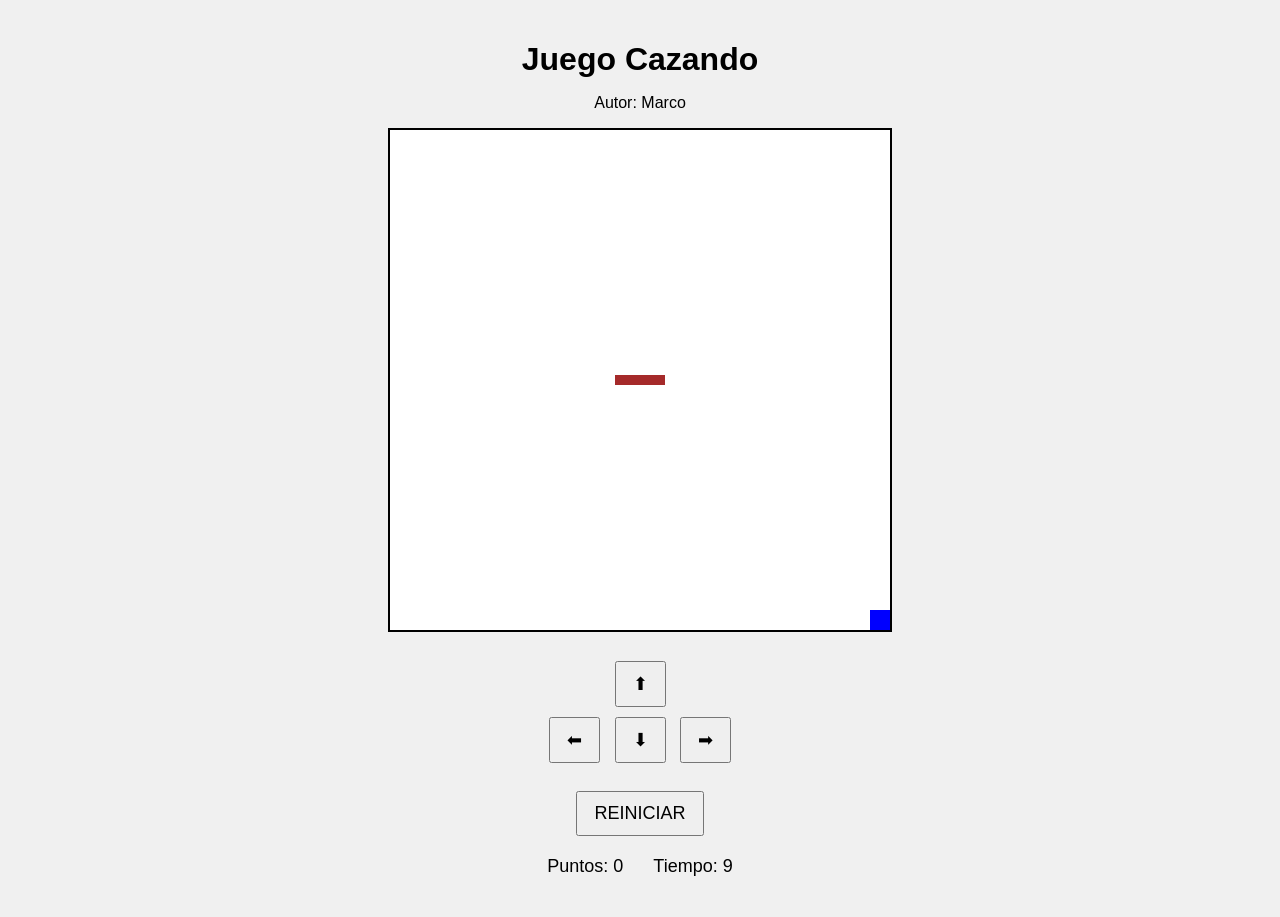
==== index.html @ 54a3c589 "Index agregado" ====
<!DOCTYPE html>

<html>
  <head>
    <title>Juego Cazando</title>
    <link rel="stylesheet" href="cazando.css"/>
    
  </head>
  
  <body onload="iniciarJuego()">
    <script src="utilitarios.js"></script>
    <h1>Juego Cazando</h1>
    <p>Autor: Marco</p>
    <canvas id="areaJuego" width="500" height="500"></canvas>
    
    <div class="controles">
      <button onclick="moverArriba()">⬆</button>
      <br>
      <button onclick="moverIzquierda()">⬅</button>
      <button onclick="moverAbajo()">⬇</button>
      <button onclick="moverDerecha()">➡</button>
      <br><br>
      <button onclick="reiniciarJuego()">REINICIAR</button>
    </div>
    
    <div class="panel">
      <span>Puntos: <span id="puntos">0</span></span>
      <span>Tiempo: <span id="tiempo">10</span></span>
    </div>
    <p id="mensaje"></p>
  </body>
  <script src="cazando.js"></script>
  </html>
---- cazando.css ----
body {
  text-align: center;
  font-family: Arial, sans-serif;
  background: #f0f0f0;
  margin: 0;
  padding: 20px;
}

h1 {
  margin-bottom: 5px;
}

.panel {
  margin: 15px 0;
  font-size: 18px;
  display: flex;
  justify-content: center;
  gap: 30px;
}

canvas {
  background: white;
  border: 2px solid black;
}

.controles {
  margin-top: 20px;
}

button {
  margin: 5px;
  padding: 10px 16px;
  font-size: 18px;
  cursor: pointer;
}

#mensaje {
  font-size: 20px;
  font-weight: bold;
  color: darkred;
  margin-top: 15px;
}
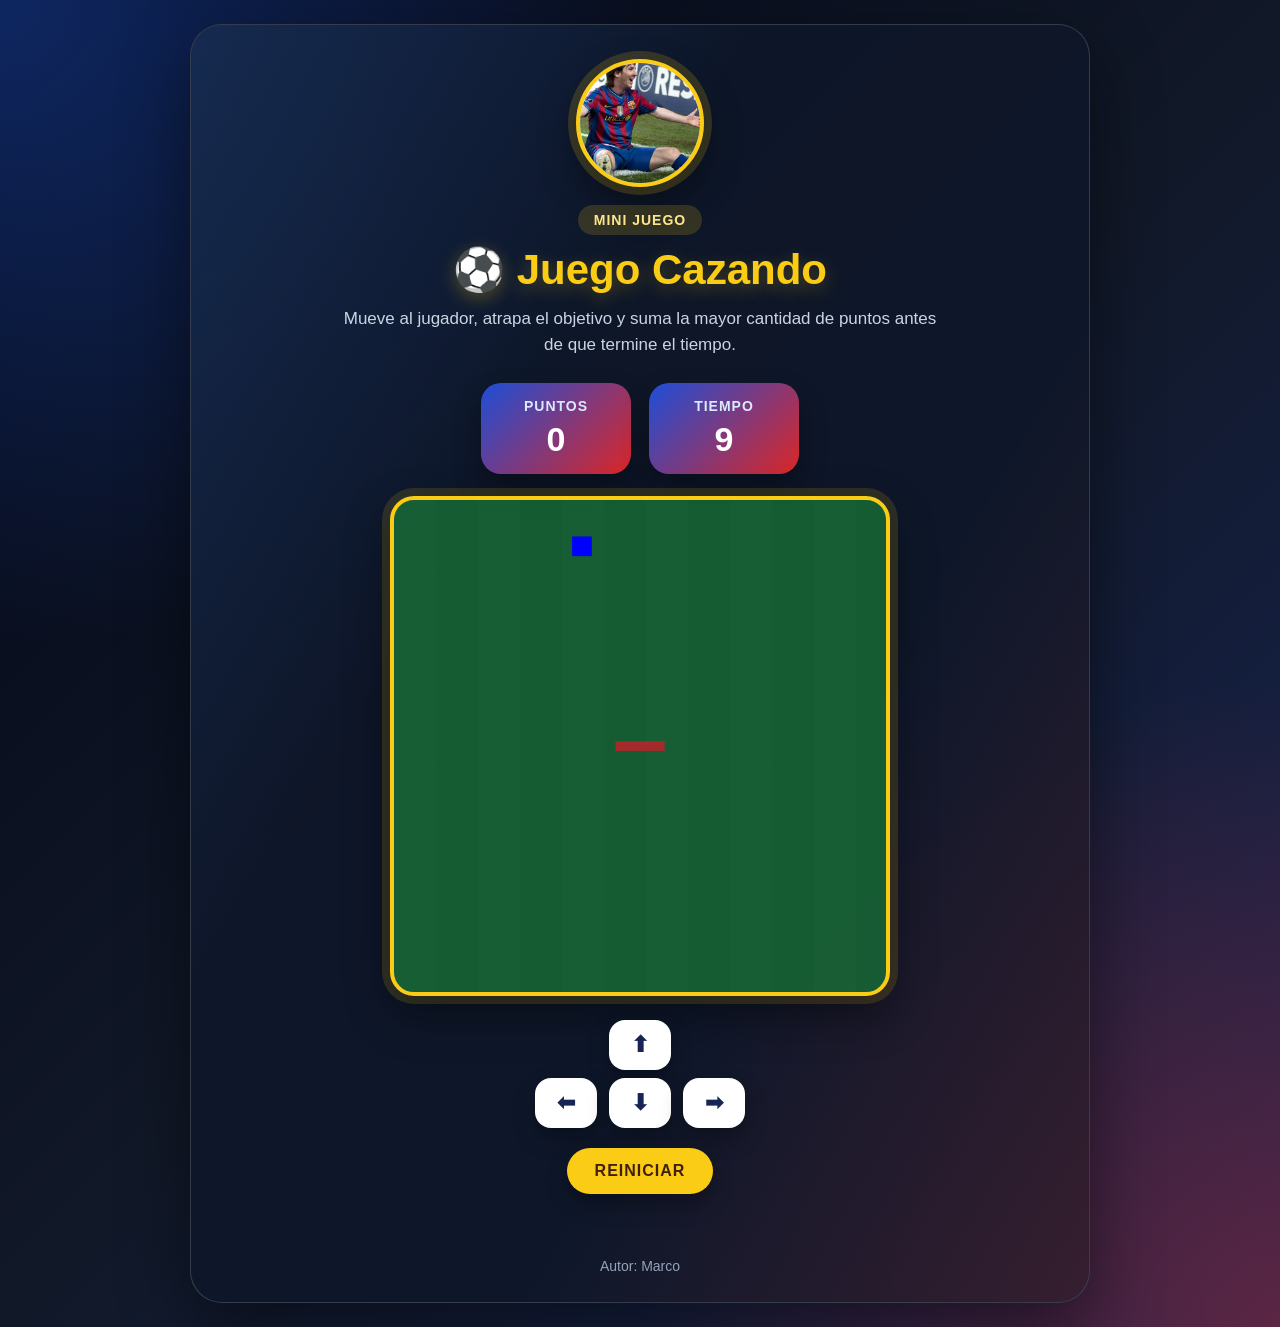
==== commit cb84a1ce: "Correcciones y diseño realizado con IA" ====
--- a/index.html
+++ b/index.html
@@ -1,33 +1,69 @@
 <!DOCTYPE html>
+<html lang="es">
+<head>
+  <meta charset="UTF-8" />
+  <meta name="viewport" content="width=device-width, initial-scale=1.0" />
 
-<html>
-  <head>
-    <title>Juego Cazando</title>
-    <link rel="stylesheet" href="cazando.css"/>
-    
-  </head>
-  
-  <body onload="iniciarJuego()">
-    <script src="utilitarios.js"></script>
-    <h1>Juego Cazando</h1>
-    <p>Autor: Marco</p>
-    <canvas id="areaJuego" width="500" height="500"></canvas>
-    
-    <div class="controles">
-      <button onclick="moverArriba()">⬆</button>
-      <br>
-      <button onclick="moverIzquierda()">⬅</button>
-      <button onclick="moverAbajo()">⬇</button>
-      <button onclick="moverDerecha()">➡</button>
-      <br><br>
-      <button onclick="reiniciarJuego()">REINICIAR</button>
-    </div>
-    
-    <div class="panel">
-      <span>Puntos: <span id="puntos">0</span></span>
-      <span>Tiempo: <span id="tiempo">10</span></span>
-    </div>
-    <p id="mensaje"></p>
-  </body>
+  <title>Juego Cazando</title>
+  <link rel="stylesheet" href="cazando.css" />
+</head>
+
+<body onload="iniciarJuego()">
+  <main class="contenedor">
+
+    <section class="tarjeta-juego">
+
+      <div class="logo-juego">
+        <img src="leo-messi.jpg" alt="Logo del juego" />
+      </div>
+
+      <header class="encabezado">
+        <p class="etiqueta">Mini juego</p>
+        <h1>⚽ Juego Cazando</h1>
+        <p class="descripcion">
+          Mueve al jugador, atrapa el objetivo y suma la mayor cantidad de puntos antes de que termine el tiempo.
+        </p>
+      </header>
+
+      <section class="panel">
+        <div class="dato">
+          <span class="dato-titulo">Puntos</span>
+          <span id="puntos" class="dato-numero">0</span>
+        </div>
+
+        <div class="dato">
+          <span class="dato-titulo">Tiempo</span>
+          <span id="tiempo" class="dato-numero">10</span>
+        </div>
+      </section>
+
+      <div class="canvas-contenedor">
+        <canvas id="areaJuego" width="500" height="500"></canvas>
+      </div>
+
+      <section class="controles">
+        <div class="fila-control">
+          <button onclick="moverArriba()">⬆</button>
+        </div>
+
+        <div class="fila-control">
+          <button onclick="moverIzquierda()">⬅</button>
+          <button onclick="moverAbajo()">⬇</button>
+          <button onclick="moverDerecha()">➡</button>
+        </div>
+
+        <button class="boton-reiniciar" onclick="reiniciarJuego()">REINICIAR</button>
+      </section>
+
+      <p id="mensaje"></p>
+
+      <p class="autor">Autor: Marco</p>
+
+    </section>
+
+  </main>
+
+  <script src="utilitarios.js"></script>
   <script src="cazando.js"></script>
-  </html>+</body>
+</html>
--- a/cazando.css
+++ b/cazando.css
@@ -1,42 +1,280 @@
+* {
+  box-sizing: border-box;
+}
+
 body {
+  margin: 0;
+  min-height: 100vh;
+  font-family: Arial, Helvetica, sans-serif;
+  color: #ffffff;
+  background:
+    radial-gradient(circle at top left, rgba(37, 99, 235, 0.35), transparent 35%),
+    radial-gradient(circle at bottom right, rgba(220, 38, 38, 0.35), transparent 35%),
+    linear-gradient(135deg, #020617, #111827, #172554);
+  display: flex;
+  justify-content: center;
+  align-items: center;
+  padding: 24px;
+}
+
+.contenedor {
+  width: 100%;
+  max-width: 900px;
+}
+
+.tarjeta-juego {
+  position: relative;
+  overflow: hidden;
   text-align: center;
-  font-family: Arial, sans-serif;
-  background: #f0f0f0;
+  padding: 34px 28px 28px;
+  border-radius: 32px;
+  background: rgba(15, 23, 42, 0.92);
+  border: 1px solid rgba(255, 255, 255, 0.16);
+  box-shadow: 0 28px 70px rgba(0, 0, 0, 0.45);
+}
+
+.tarjeta-juego::before {
+  content: "";
+  position: absolute;
+  inset: 0;
+  background:
+    linear-gradient(120deg, rgba(59, 130, 246, 0.18), transparent 35%),
+    linear-gradient(300deg, rgba(239, 68, 68, 0.16), transparent 35%);
+  pointer-events: none;
+}
+
+.logo-juego {
+  position: relative;
+  z-index: 1;
+  width: 128px;
+  height: 128px;
+  margin: 0 auto 18px;
+  border-radius: 50%;
+  overflow: hidden;
+  border: 4px solid #facc15;
+  background-color: #ffffff;
+  box-shadow:
+    0 0 0 8px rgba(250, 204, 21, 0.16),
+    0 16px 38px rgba(0, 0, 0, 0.45);
+}
+
+.logo-juego img {
+  width: 100%;
+  height: 100%;
+  display: block;
+  object-fit: cover;
+  object-position: center;
+  transform: scale(1.22);
+}
+
+.encabezado {
+  position: relative;
+  z-index: 1;
+}
+
+.etiqueta {
+  display: inline-block;
+  margin: 0 0 10px;
+  padding: 7px 16px;
+  border-radius: 999px;
+  background: rgba(250, 204, 21, 0.16);
+  color: #fde68a;
+  font-size: 14px;
+  font-weight: bold;
+  letter-spacing: 1px;
+  text-transform: uppercase;
+}
+
+h1 {
   margin: 0;
-  padding: 20px;
-}
-
-h1 {
-  margin-bottom: 5px;
+  font-size: 42px;
+  color: #facc15;
+  text-shadow: 0 5px 18px rgba(250, 204, 21, 0.28);
+}
+
+.descripcion {
+  max-width: 600px;
+  margin: 12px auto 0;
+  color: #cbd5e1;
+  font-size: 17px;
+  line-height: 1.5;
 }
 
 .panel {
-  margin: 15px 0;
-  font-size: 18px;
-  display: flex;
-  justify-content: center;
-  gap: 30px;
+  position: relative;
+  z-index: 1;
+  display: flex;
+  justify-content: center;
+  gap: 18px;
+  margin: 26px 0 22px;
+  flex-wrap: wrap;
+}
+
+.dato {
+  min-width: 150px;
+  padding: 15px 24px;
+  border-radius: 20px;
+  background: linear-gradient(135deg, #1d4ed8, #dc2626);
+  box-shadow: 0 14px 28px rgba(0, 0, 0, 0.32);
+}
+
+.dato-titulo {
+  display: block;
+  margin-bottom: 6px;
+  color: #dbeafe;
+  font-size: 14px;
+  font-weight: bold;
+  letter-spacing: 1px;
+  text-transform: uppercase;
+}
+
+.dato-numero {
+  display: block;
+  color: #ffffff;
+  font-size: 34px;
+  font-weight: bold;
+}
+
+.canvas-contenedor {
+  position: relative;
+  z-index: 1;
+  display: flex;
+  justify-content: center;
+  margin: 22px 0 24px;
 }
 
 canvas {
-  background: white;
-  border: 2px solid black;
+  width: 100%;
+  max-width: 500px;
+  height: auto;
+  display: block;
+  background:
+    linear-gradient(rgba(22, 101, 52, 0.88), rgba(22, 101, 52, 0.88)),
+    repeating-linear-gradient(
+      90deg,
+      rgba(255, 255, 255, 0.08) 0,
+      rgba(255, 255, 255, 0.08) 42px,
+      transparent 42px,
+      transparent 84px
+    );
+  border: 4px solid #facc15;
+  border-radius: 24px;
+  box-shadow:
+    0 0 0 8px rgba(250, 204, 21, 0.13),
+    0 18px 45px rgba(0, 0, 0, 0.45);
 }
 
 .controles {
-  margin-top: 20px;
+  position: relative;
+  z-index: 1;
+  margin-top: 18px;
+}
+
+.fila-control {
+  display: flex;
+  justify-content: center;
+  gap: 12px;
+  margin: 8px 0;
 }
 
 button {
-  margin: 5px;
-  padding: 10px 16px;
-  font-size: 18px;
+  width: 62px;
+  height: 50px;
+  border: none;
+  border-radius: 16px;
+  background: #ffffff;
+  color: #172554;
+  font-size: 22px;
+  font-weight: bold;
   cursor: pointer;
+  box-shadow: 0 10px 22px rgba(0, 0, 0, 0.32);
+  transition: transform 0.2s ease, box-shadow 0.2s ease, background-color 0.2s ease;
+}
+
+button:hover {
+  transform: translateY(-3px);
+  background-color: #dbeafe;
+  box-shadow: 0 14px 30px rgba(0, 0, 0, 0.38);
+}
+
+button:active {
+  transform: translateY(0);
+}
+
+.boton-reiniciar {
+  width: auto;
+  height: auto;
+  margin-top: 12px;
+  padding: 14px 28px;
+  border-radius: 999px;
+  background: #facc15;
+  color: #422006;
+  font-size: 16px;
+  letter-spacing: 1px;
+}
+
+.boton-reiniciar:hover {
+  background: #fde047;
 }
 
 #mensaje {
-  font-size: 20px;
-  font-weight: bold;
-  color: darkred;
-  margin-top: 15px;
+  position: relative;
+  z-index: 1;
+  min-height: 28px;
+  margin: 18px 0 0;
+  color: #fca5a5;
+  font-size: 21px;
+  font-weight: bold;
+  text-shadow: 0 4px 14px rgba(0, 0, 0, 0.4);
+}
+
+.autor {
+  position: relative;
+  z-index: 1;
+  margin: 18px 0 0;
+  color: #94a3b8;
+  font-size: 14px;
+}
+
+@media (max-width: 640px) {
+  body {
+    padding: 16px;
+  }
+
+  .tarjeta-juego {
+    padding: 28px 18px 22px;
+    border-radius: 24px;
+  }
+
+  .logo-juego {
+    width: 104px;
+    height: 104px;
+  }
+
+  h1 {
+    font-size: 32px;
+  }
+
+  .descripcion {
+    font-size: 15px;
+  }
+
+  .dato {
+    min-width: 125px;
+    padding: 13px 18px;
+  }
+
+  .dato-numero {
+    font-size: 30px;
+  }
+
+  button {
+    width: 58px;
+    height: 48px;
+  }
+
+  .boton-reiniciar {
+    width: 100%;
+    max-width: 250px;
+  }
 }
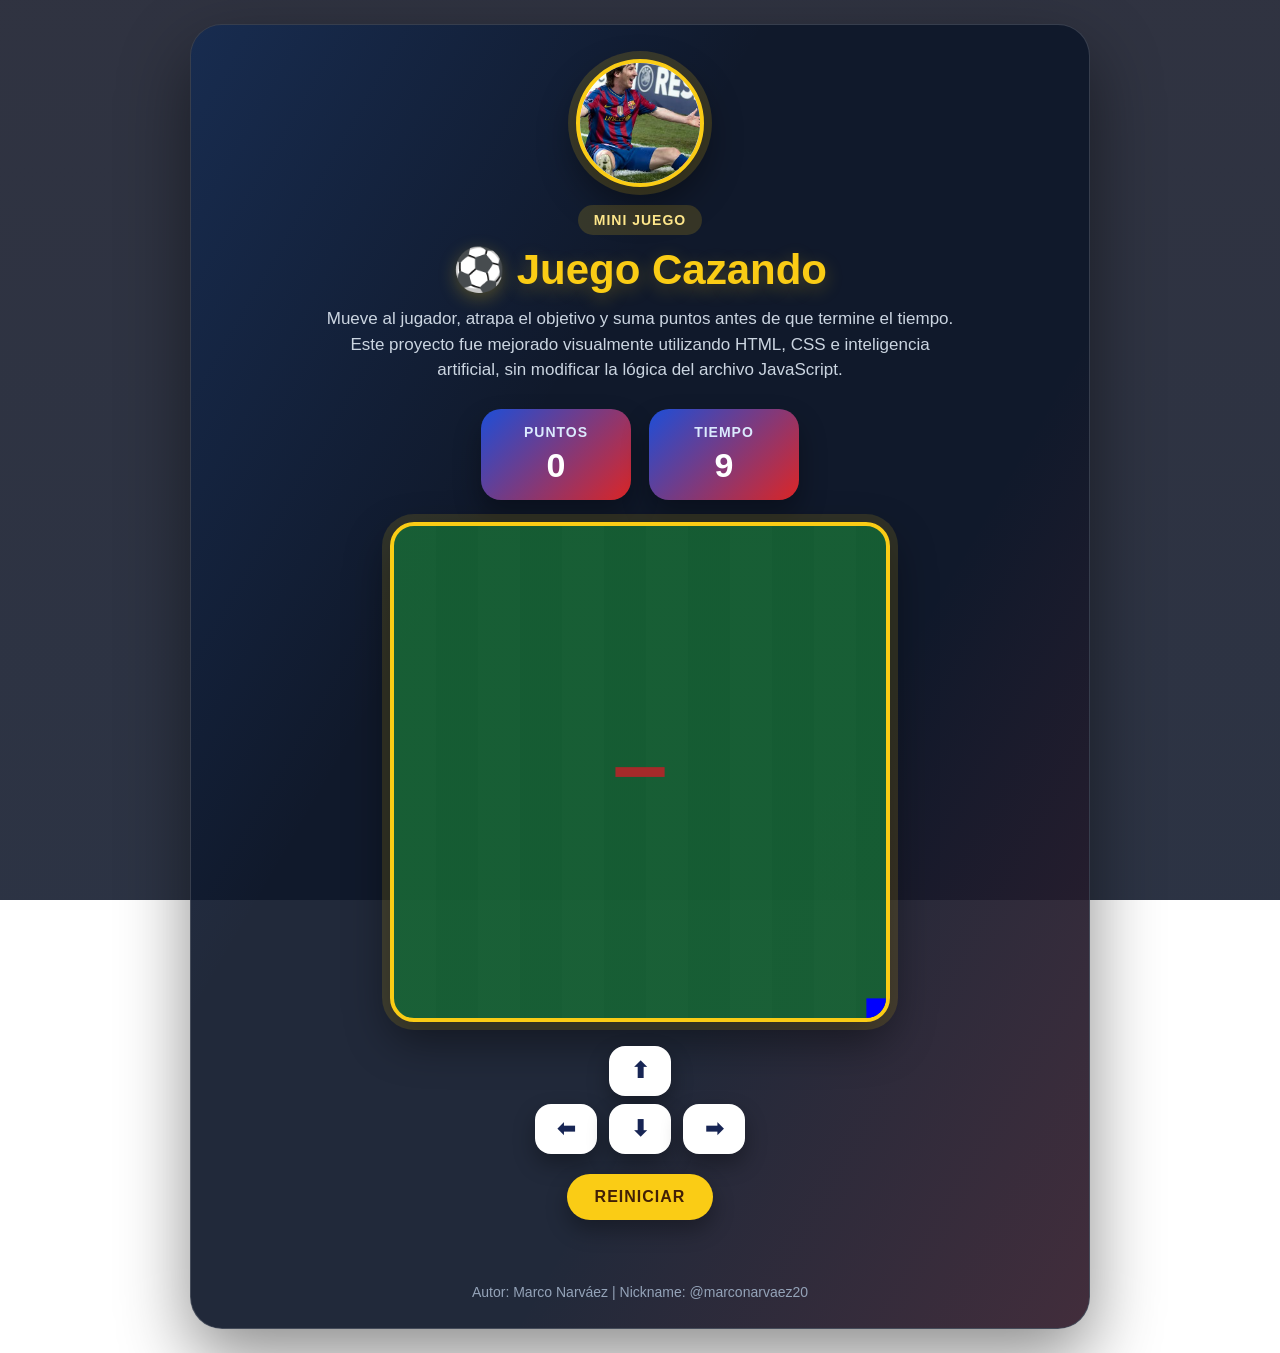
==== commit 7157814e: "Corregir interfaz usando solo HTML y CSS" ====
--- a/index.html
+++ b/index.html
@@ -19,9 +19,13 @@
 
       <header class="encabezado">
         <p class="etiqueta">Mini juego</p>
+
         <h1>⚽ Juego Cazando</h1>
+
         <p class="descripcion">
-          Mueve al jugador, atrapa el objetivo y suma la mayor cantidad de puntos antes de que termine el tiempo.
+          Mueve al jugador, atrapa el objetivo y suma puntos antes de que termine el tiempo.
+          Este proyecto fue mejorado visualmente utilizando HTML, CSS e inteligencia artificial,
+          sin modificar la lógica del archivo JavaScript.
         </p>
       </header>
 
@@ -57,13 +61,15 @@
 
       <p id="mensaje"></p>
 
-      <p class="autor">Autor: Marco</p>
+      <p class="autor">
+        Autor: Marco Narváez | Nickname: @marconarvaez20
+      </p>
 
     </section>
 
   </main>
 
-  <script src="utilitarios.js"></script>
+  <script src="utilitario.js"></script>
   <script src="cazando.js"></script>
 </body>
 </html>
--- a/cazando.css
+++ b/cazando.css
@@ -7,10 +7,15 @@
   min-height: 100vh;
   font-family: Arial, Helvetica, sans-serif;
   color: #ffffff;
-  background:
-    radial-gradient(circle at top left, rgba(37, 99, 235, 0.35), transparent 35%),
-    radial-gradient(circle at bottom right, rgba(220, 38, 38, 0.35), transparent 35%),
-    linear-gradient(135deg, #020617, #111827, #172554);
+
+  background-image:
+    linear-gradient(rgba(2, 6, 23, 0.82), rgba(15, 23, 42, 0.88)),
+    url("https://images.unsplash.com/photo-1511512578047-dfb367046420?auto=format&fit=crop&w=1600&q=80");
+
+  background-size: cover;
+  background-position: center;
+  background-attachment: fixed;
+
   display: flex;
   justify-content: center;
   align-items: center;
@@ -93,7 +98,7 @@
 }
 
 .descripcion {
-  max-width: 600px;
+  max-width: 640px;
   margin: 12px auto 0;
   color: #cbd5e1;
   font-size: 17px;
@@ -239,6 +244,7 @@
 @media (max-width: 640px) {
   body {
     padding: 16px;
+    background-attachment: scroll;
   }
 
   .tarjeta-juego {
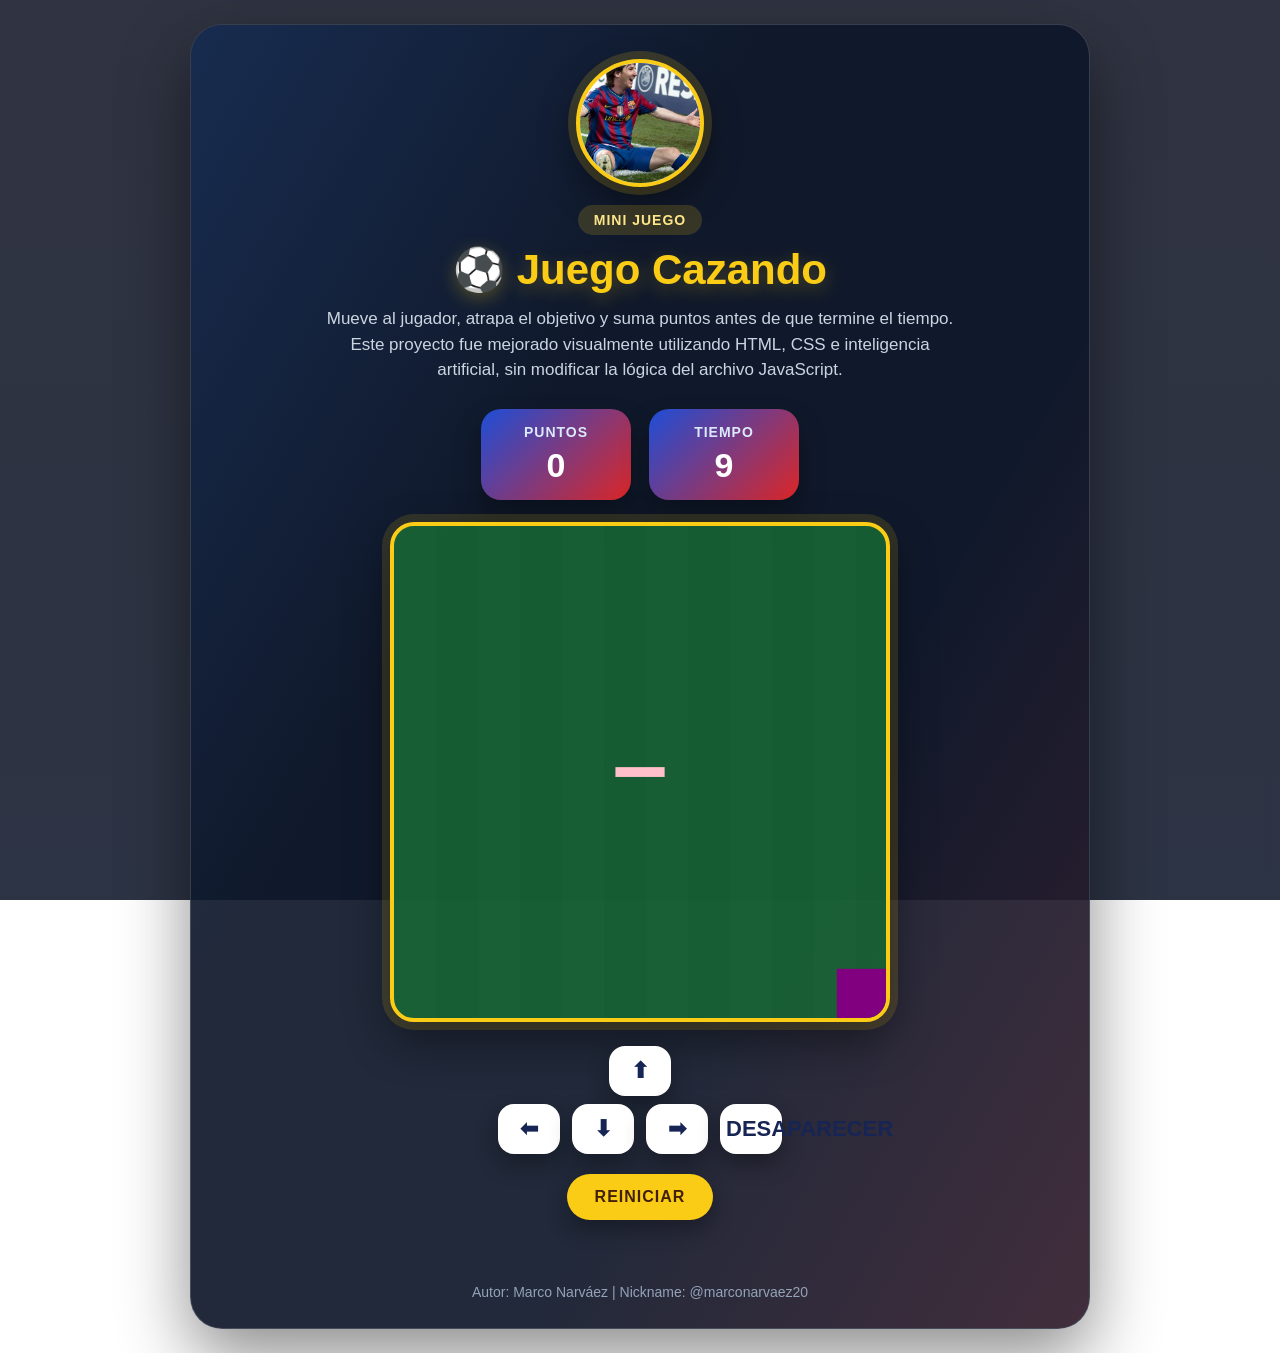
==== commit c9aca688: "Evaluacion" ====
--- a/index.html
+++ b/index.html
@@ -54,6 +54,7 @@
           <button onclick="moverIzquierda()">⬅</button>
           <button onclick="moverAbajo()">⬇</button>
           <button onclick="moverDerecha()">➡</button>
+          <button onclick="desparecerPersonaje()">DESAPARECER</button>
         </div>
 
         <button class="boton-reiniciar" onclick="reiniciarJuego()">REINICIAR</button>
